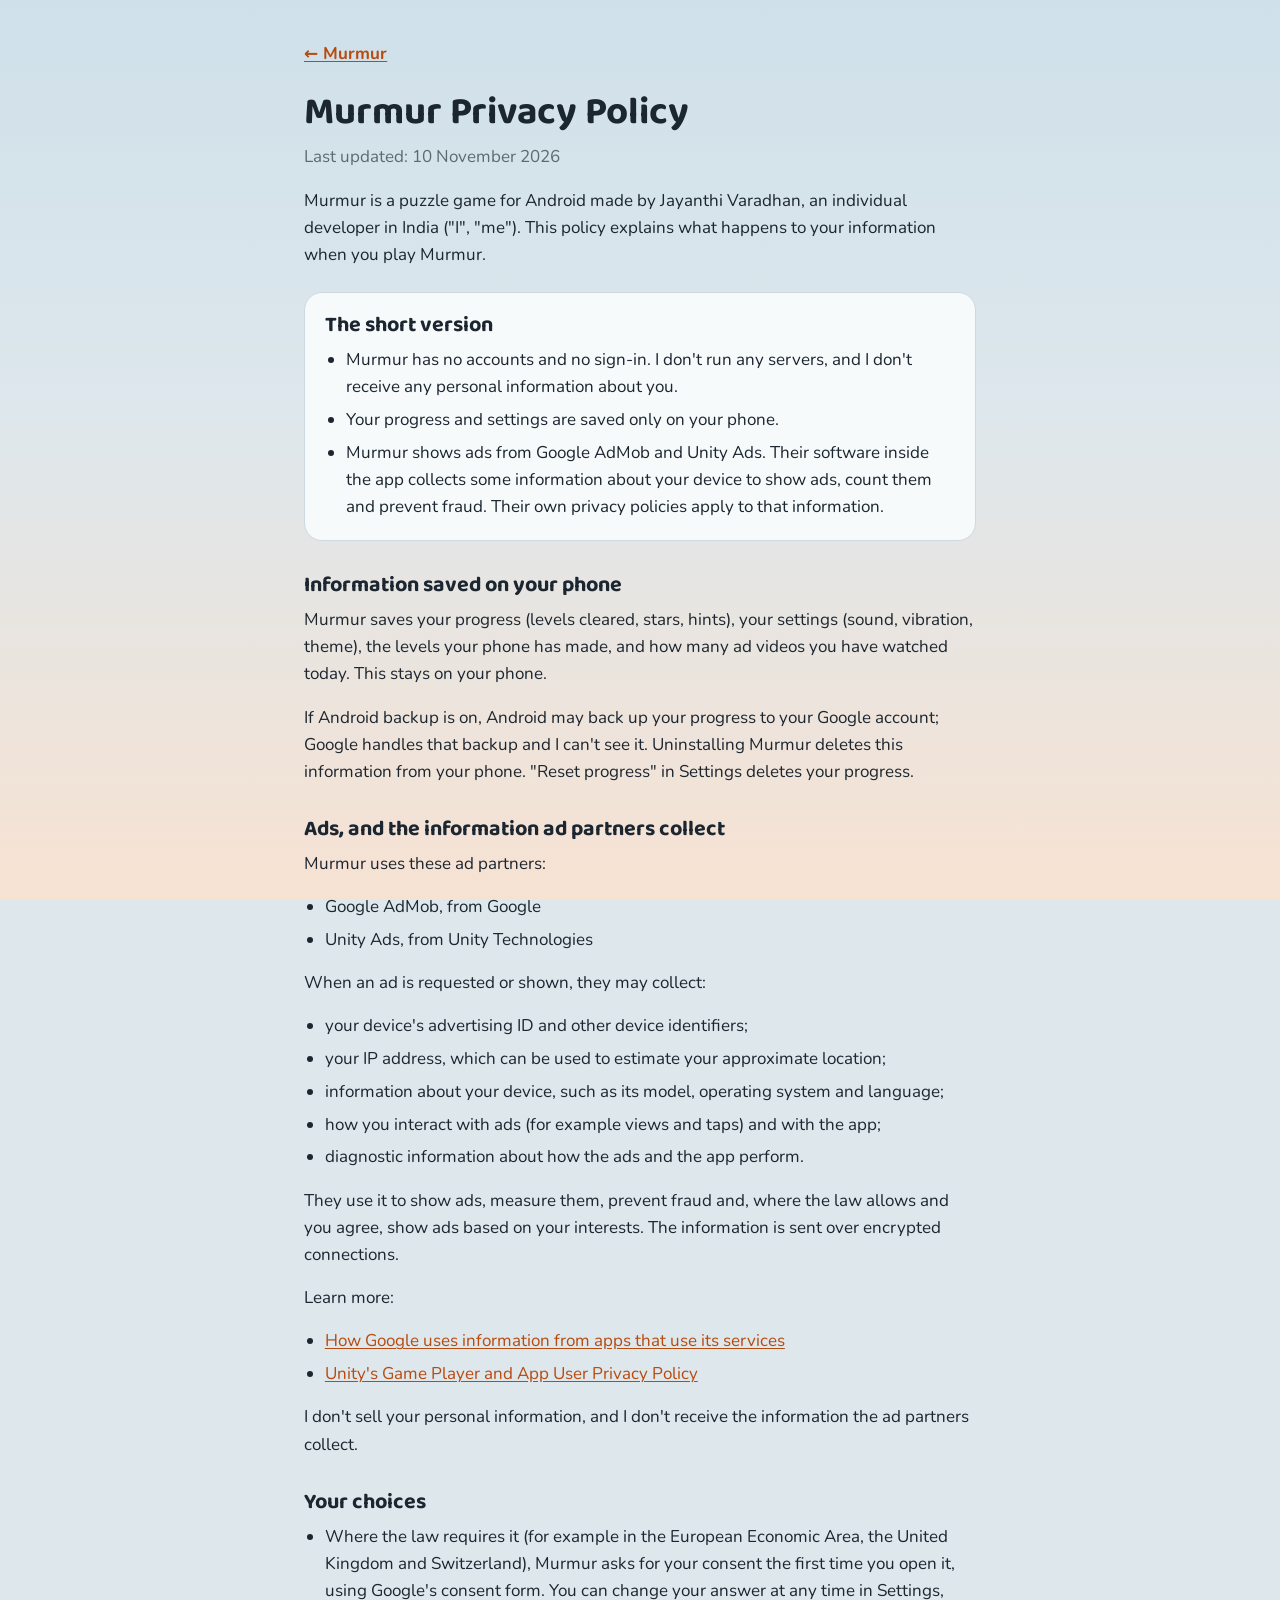
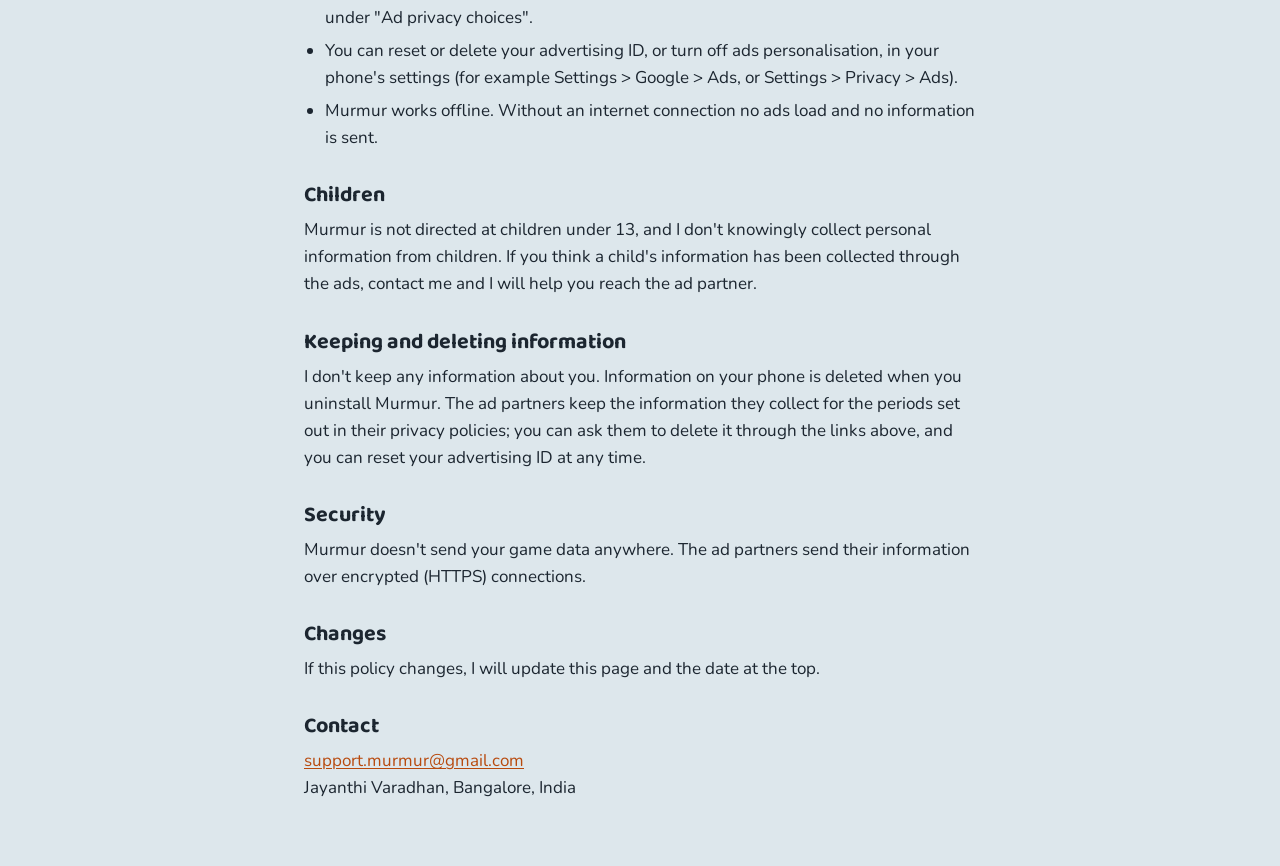
==== murmur/privacy.html @ 2a0d9ed0 "Add Murmur website: privacy policy, support page, app-ads.txt Co-Authored-By: Claude Opus 5.5 <norep" ====
<!doctype html>
<html lang="en">
<head>
<meta charset="utf-8">
<meta name="viewport" content="width=device-width, initial-scale=1">
<title>Murmur Privacy Policy</title>
<meta name="description" content="What happens to your information when you play Murmur: Bird Chain Puzzle.">
<link rel="stylesheet" href="../style.css">
</head>
<body>
<main>
  <nav><a href="./">← Murmur</a></nav>
  <h1>Murmur Privacy Policy</h1>
  <p class="muted">Last updated: 10 November 2026</p>

  <p>Murmur is a puzzle game for Android made by Jayanthi Varadhan, an individual developer in India ("I", "me"). This policy explains what happens to your information when you play Murmur.</p>

  <div class="card">
    <h2 style="margin-top:0">The short version</h2>
    <ul>
      <li>Murmur has no accounts and no sign-in. I don't run any servers, and I don't receive any personal information about you.</li>
      <li>Your progress and settings are saved only on your phone.</li>
      <li>Murmur shows ads from Google AdMob and Unity Ads. Their software inside the app collects some information about your device to show ads, count them and prevent fraud. Their own privacy policies apply to that information.</li>
    </ul>
  </div>

  <h2>Information saved on your phone</h2>
  <p>Murmur saves your progress (levels cleared, stars, hints), your settings (sound, vibration, theme), the levels your phone has made, and how many ad videos you have watched today. This stays on your phone.</p>
  <p>If Android backup is on, Android may back up your progress to your Google account; Google handles that backup and I can't see it. Uninstalling Murmur deletes this information from your phone. "Reset progress" in Settings deletes your progress.</p>

  <h2>Ads, and the information ad partners collect</h2>
  <p>Murmur uses these ad partners:</p>
  <ul>
    <li>Google AdMob, from Google</li>
    <li>Unity Ads, from Unity Technologies</li>
  </ul>
  <p>When an ad is requested or shown, they may collect:</p>
  <ul>
    <li>your device's advertising ID and other device identifiers;</li>
    <li>your IP address, which can be used to estimate your approximate location;</li>
    <li>information about your device, such as its model, operating system and language;</li>
    <li>how you interact with ads (for example views and taps) and with the app;</li>
    <li>diagnostic information about how the ads and the app perform.</li>
  </ul>
  <p>They use it to show ads, measure them, prevent fraud and, where the law allows and you agree, show ads based on your interests. The information is sent over encrypted connections.</p>
  <p>Learn more:</p>
  <ul>
    <li><a href="https://policies.google.com/technologies/partner-sites">How Google uses information from apps that use its services</a></li>
    <li><a href="https://unity.com/legal/game-player-and-app-user-privacy-policy">Unity's Game Player and App User Privacy Policy</a></li>
  </ul>
  <p>I don't sell your personal information, and I don't receive the information the ad partners collect.</p>

  <h2>Your choices</h2>
  <ul>
    <li>Where the law requires it (for example in the European Economic Area, the United Kingdom and Switzerland), Murmur asks for your consent the first time you open it, using Google's consent form. You can change your answer at any time in Settings, under "Ad privacy choices".</li>
    <li>You can reset or delete your advertising ID, or turn off ads personalisation, in your phone's settings (for example Settings &gt; Google &gt; Ads, or Settings &gt; Privacy &gt; Ads).</li>
    <li>Murmur works offline. Without an internet connection no ads load and no information is sent.</li>
  </ul>

  <h2>Children</h2>
  <p>Murmur is not directed at children under 13, and I don't knowingly collect personal information from children. If you think a child's information has been collected through the ads, contact me and I will help you reach the ad partner.</p>

  <h2>Keeping and deleting information</h2>
  <p>I don't keep any information about you. Information on your phone is deleted when you uninstall Murmur. The ad partners keep the information they collect for the periods set out in their privacy policies; you can ask them to delete it through the links above, and you can reset your advertising ID at any time.</p>

  <h2>Security</h2>
  <p>Murmur doesn't send your game data anywhere. The ad partners send their information over encrypted (HTTPS) connections.</p>

  <h2>Changes</h2>
  <p>If this policy changes, I will update this page and the date at the top.</p>

  <h2>Contact</h2>
  <p><a href="mailto:support.murmur@gmail.com">support.murmur@gmail.com</a><br>Jayanthi Varadhan, Bangalore, India</p>
</main>
</body>
</html>
---- style.css ----
/* Shared by every page. Colours follow the game's light and dark rooftops (src/styles.css). */
@font-face {
  font-family: 'Baloo 2';
  src: url('fonts/baloo2-latin.woff2') format('woff2');
  font-weight: 400 800;
  font-display: swap;
}
@font-face {
  font-family: 'Nunito';
  src: url('fonts/nunito-latin.woff2') format('woff2');
  font-weight: 200 1000;
  font-display: swap;
}

:root {
  color-scheme: light dark;
  --sky: #dde7ec;
  --sky-top: #cfe0ea;
  --sky-low: #f7e2d2;
  --ink: #1c2630;
  --muted: #5b6b72;
  --card: #f7fafb;
  --line: #cddae0;
  --bird: #1f2a33;
  --bird-sheen: #3b5160;
  --sun: #ff7a30;
  --link: #b84a0e;
}
@media (prefers-color-scheme: dark) {
  :root {
    --sky: #10171d;
    --sky-top: #060b10;
    --sky-low: #172530;
    --ink: #e6eef1;
    --muted: #93a5ad;
    --card: #1b2830;
    --line: #2a3b45;
    --bird: #0a0f13;
    --bird-sheen: #4d6a7a;
    --sun: #ff8f4d;
    --link: #ffa36b;
  }
}

* { box-sizing: border-box; }
html { -webkit-text-size-adjust: 100%; }
body {
  margin: 0;
  min-height: 100vh;
  background: linear-gradient(var(--sky-top), var(--sky) 45%, var(--sky-low)) fixed;
  background-color: var(--sky);
  color: var(--ink);
  font: 17px/1.6 'Nunito', 'Segoe UI', system-ui, sans-serif;
}
main {
  max-width: 44rem;
  margin: 0 auto;
  padding: 2.5rem 16px 3rem;
}
h1, h2 {
  font-family: 'Baloo 2', 'Nunito', system-ui, sans-serif;
  line-height: 1.15;
  margin: 0 0 0.5rem;
}
h1 { font-size: 2.4rem; }
h2 { font-size: 1.35rem; margin-top: 2rem; }
p, ul { margin: 0 0 1rem; }
ul { padding-left: 1.3rem; }
li { margin-bottom: 0.35rem; }
a { color: var(--link); text-underline-offset: 2px; }
.muted { color: var(--muted); }

.card {
  background: var(--card);
  border: 1px solid var(--line);
  border-radius: 18px;
  padding: 1.25rem 1.25rem 0.25rem;
  margin: 1.5rem 0;
}
.hero { display: flex; align-items: center; gap: 1rem; margin-bottom: 1rem; }
.hero p { margin: 0; }

.bird { width: 72px; height: 72px; flex: none; }
.bird .body { fill: var(--bird); }
.bird .sheen { fill: var(--bird-sheen); }
.bird .beak { fill: var(--sun); }
.bird .eye { fill: #fff; }

nav { font-weight: 700; margin-bottom: 1.5rem; }
footer {
  border-top: 1px solid var(--line);
  margin-top: 2.5rem;
  padding-top: 1rem;
  font-size: 0.9rem;
  color: var(--muted);
}
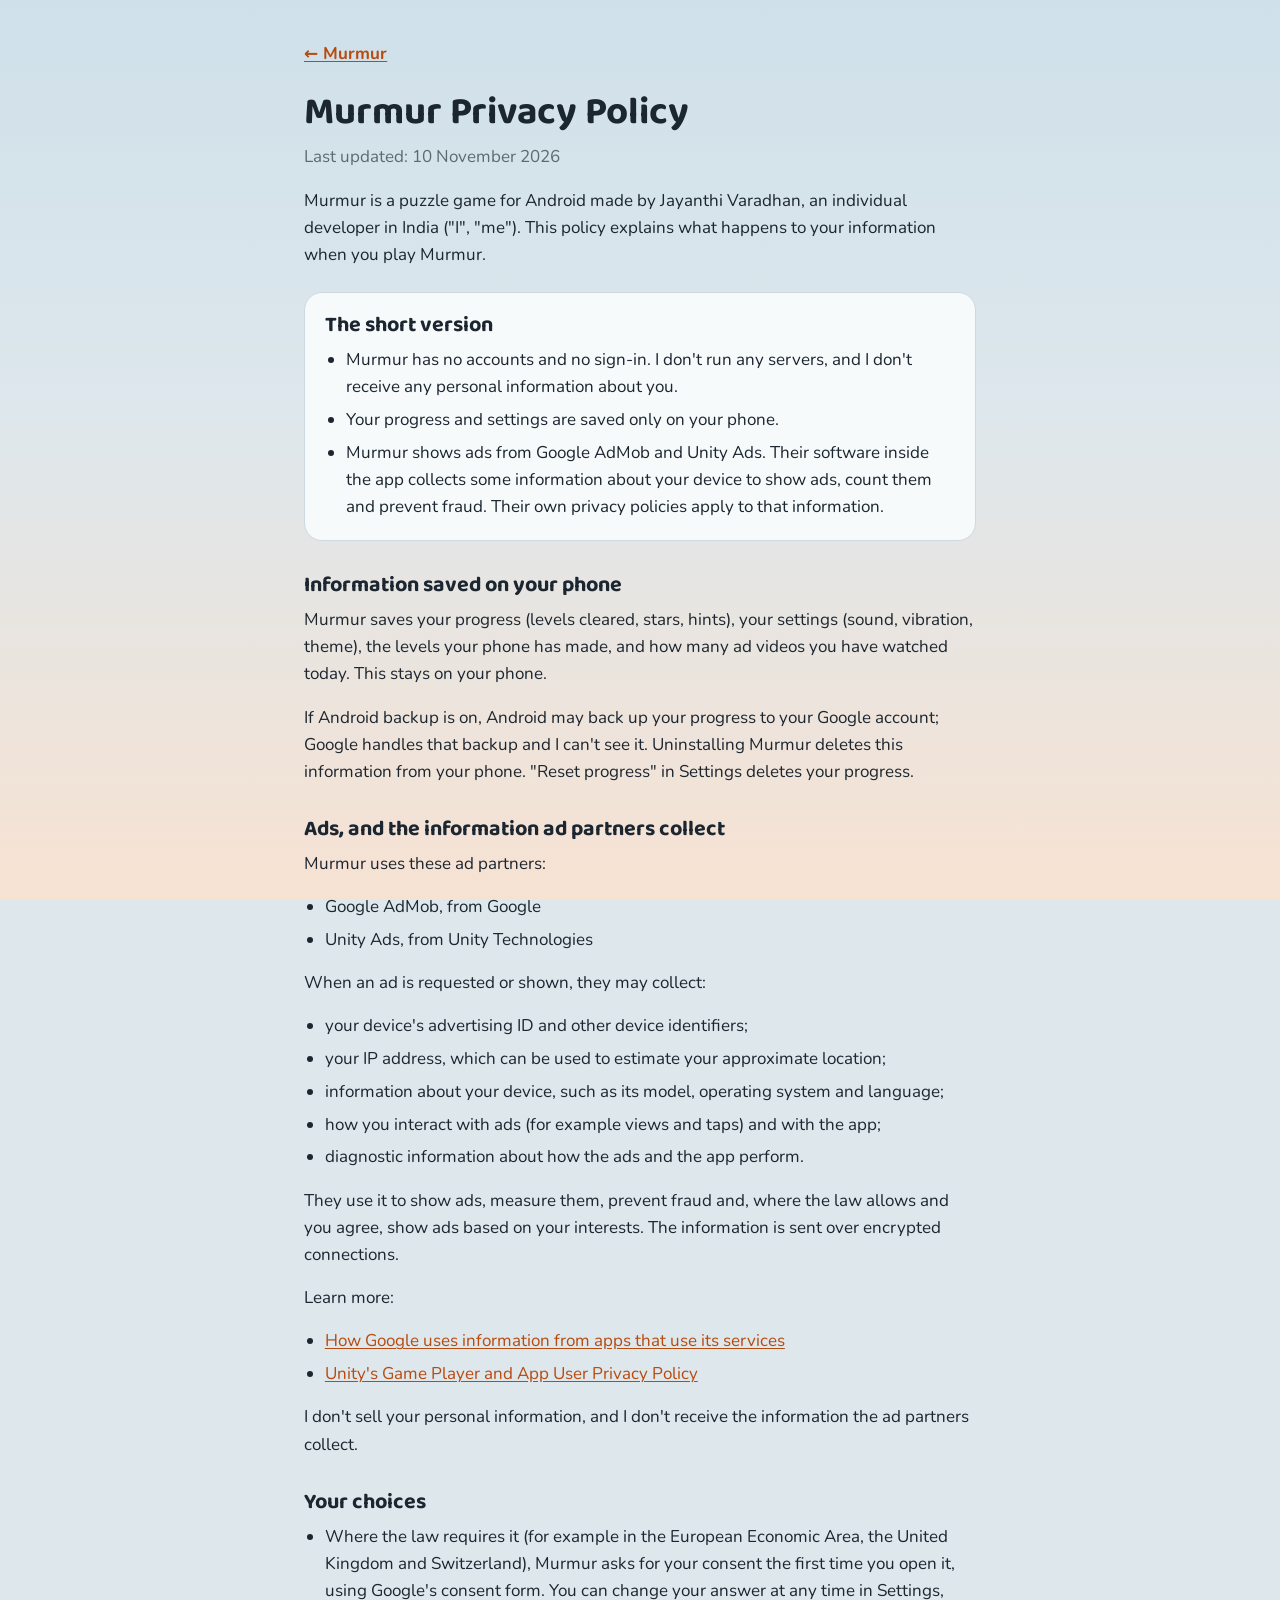
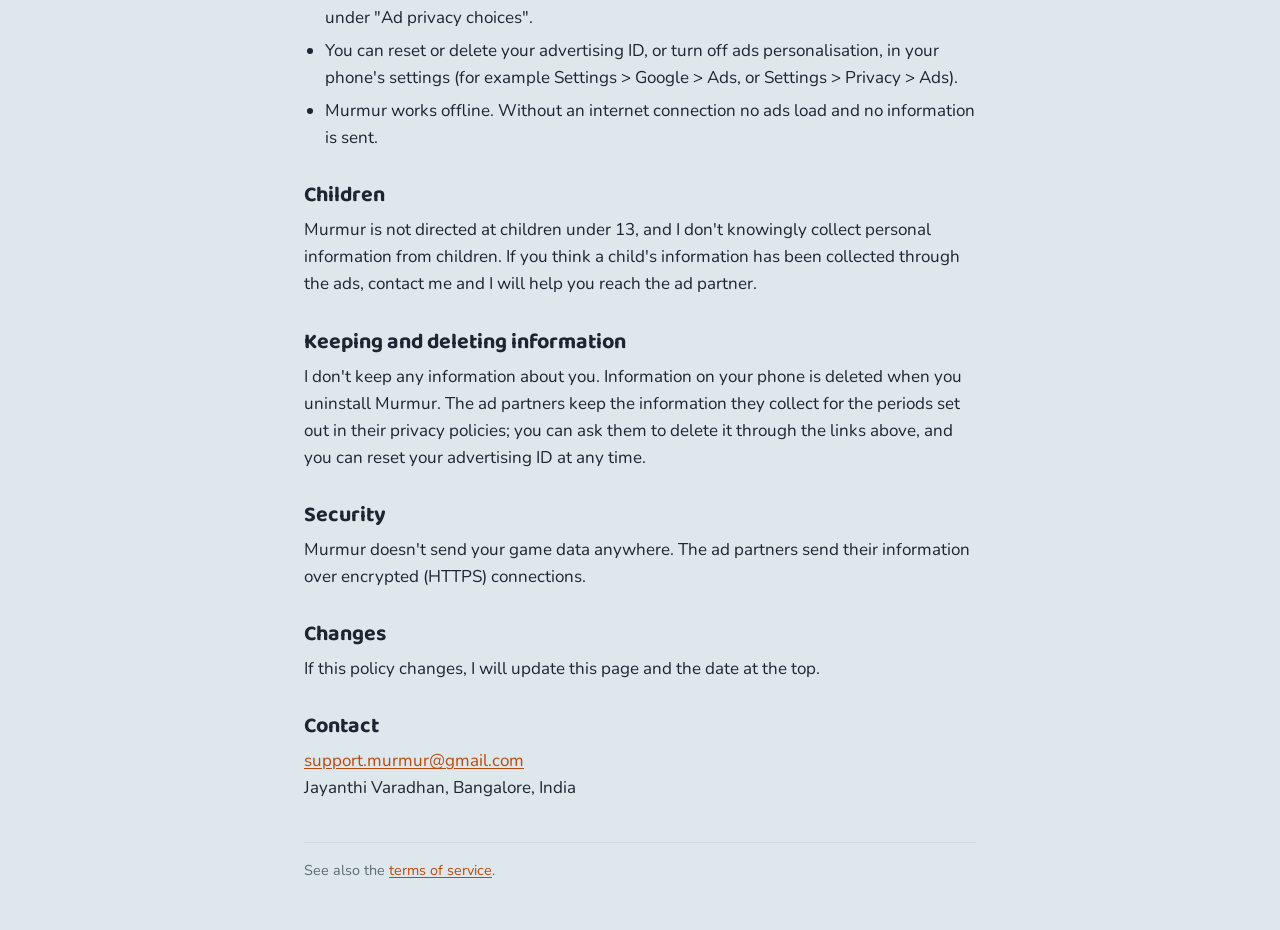
==== commit efe31812: "Add Murmur terms of service and link it from the support and privacy pages Co-Authored-By: Claude Op" ====
--- a/murmur/privacy.html
+++ b/murmur/privacy.html
@@ -71,6 +71,7 @@
 
   <h2>Contact</h2>
   <p><a href="mailto:support.murmur@gmail.com">support.murmur@gmail.com</a><br>Jayanthi Varadhan, Bangalore, India</p>
+  <footer>See also the <a href="terms.html">terms of service</a>.</footer>
 </main>
 </body>
 </html>
